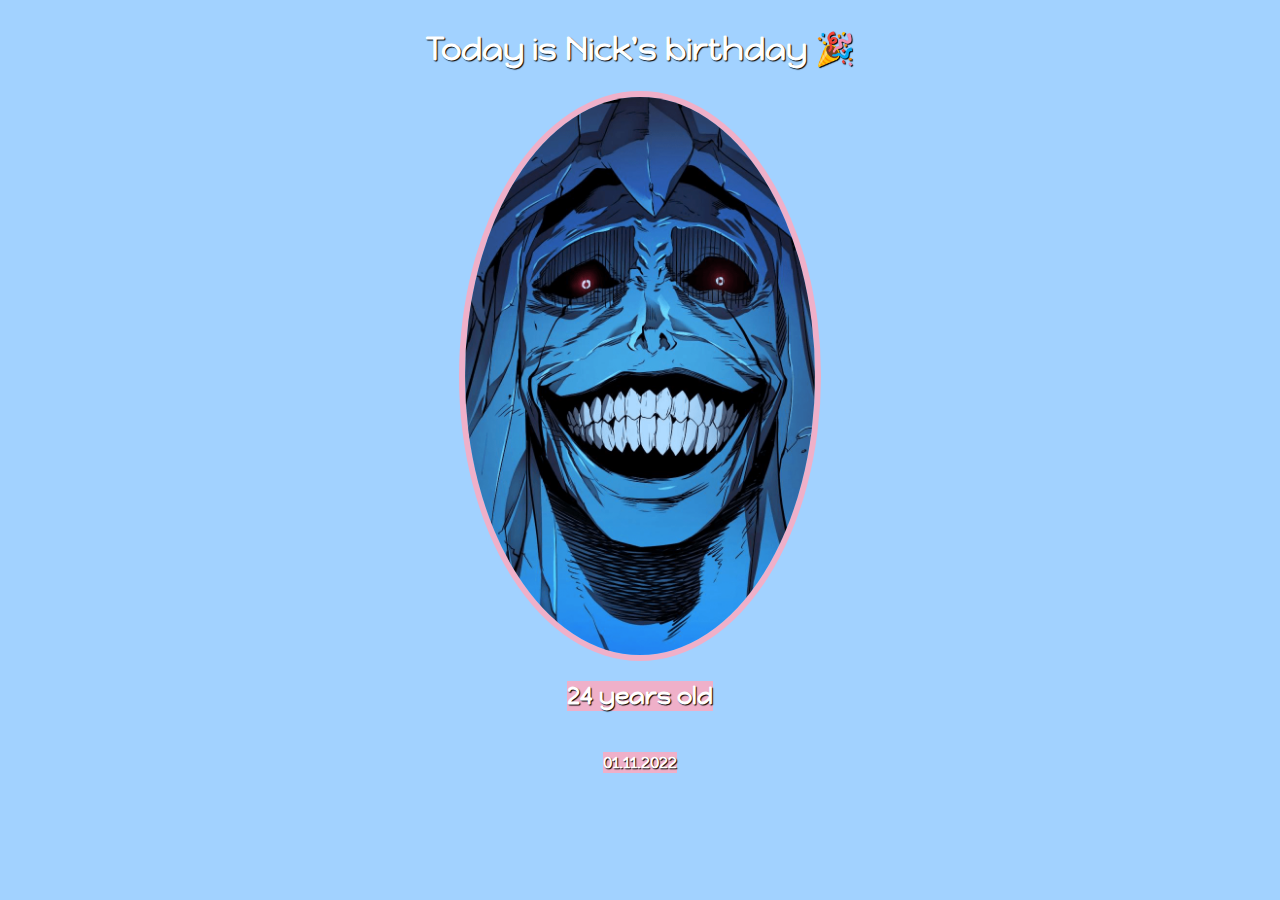
==== Project1/index.html @ cdc9dc8f "Learning Html, Css" ====
<html>

<head>
    <link rel="stylesheet" href="styles.css">
    <link rel="preconnect" href="https://fonts.googleapis.com">
    <link rel="preconnect" href="https://fonts.gstatic.com" crossorigin>
    <link href="https://fonts.googleapis.com/css2?family=Happy+Monkey&display=swap" rel="stylesheet">
</head>

<body>
    <div id="header">
        <h1>Today is Nick's birthday 🎉</h1>
        <img id="nickImage" src="nick.jpg">
        <h2>24 years old</h2>
        <h4>01.11.2022</h4>
    </div>
</body>

</html>
---- Project1/styles.css ----
body {
    text-align: center;
    color: #ffff;
    font-family: "Happy Monkey", serif;
    background-color: #a2d2ff;
}

#nickImage {
    width: 350;
    border-radius: 50%;
    border: 6px solid #EFB0C9;
}

h1,
h2,
h3,
h4,
p {
    text-shadow: 1px 1px 1px black;
}

h2,
h4 {
    background: #EFB0C9;
}

#header {
    display: flex;
    flex-direction: column;
    justify-content: start;
    align-items: center;
}
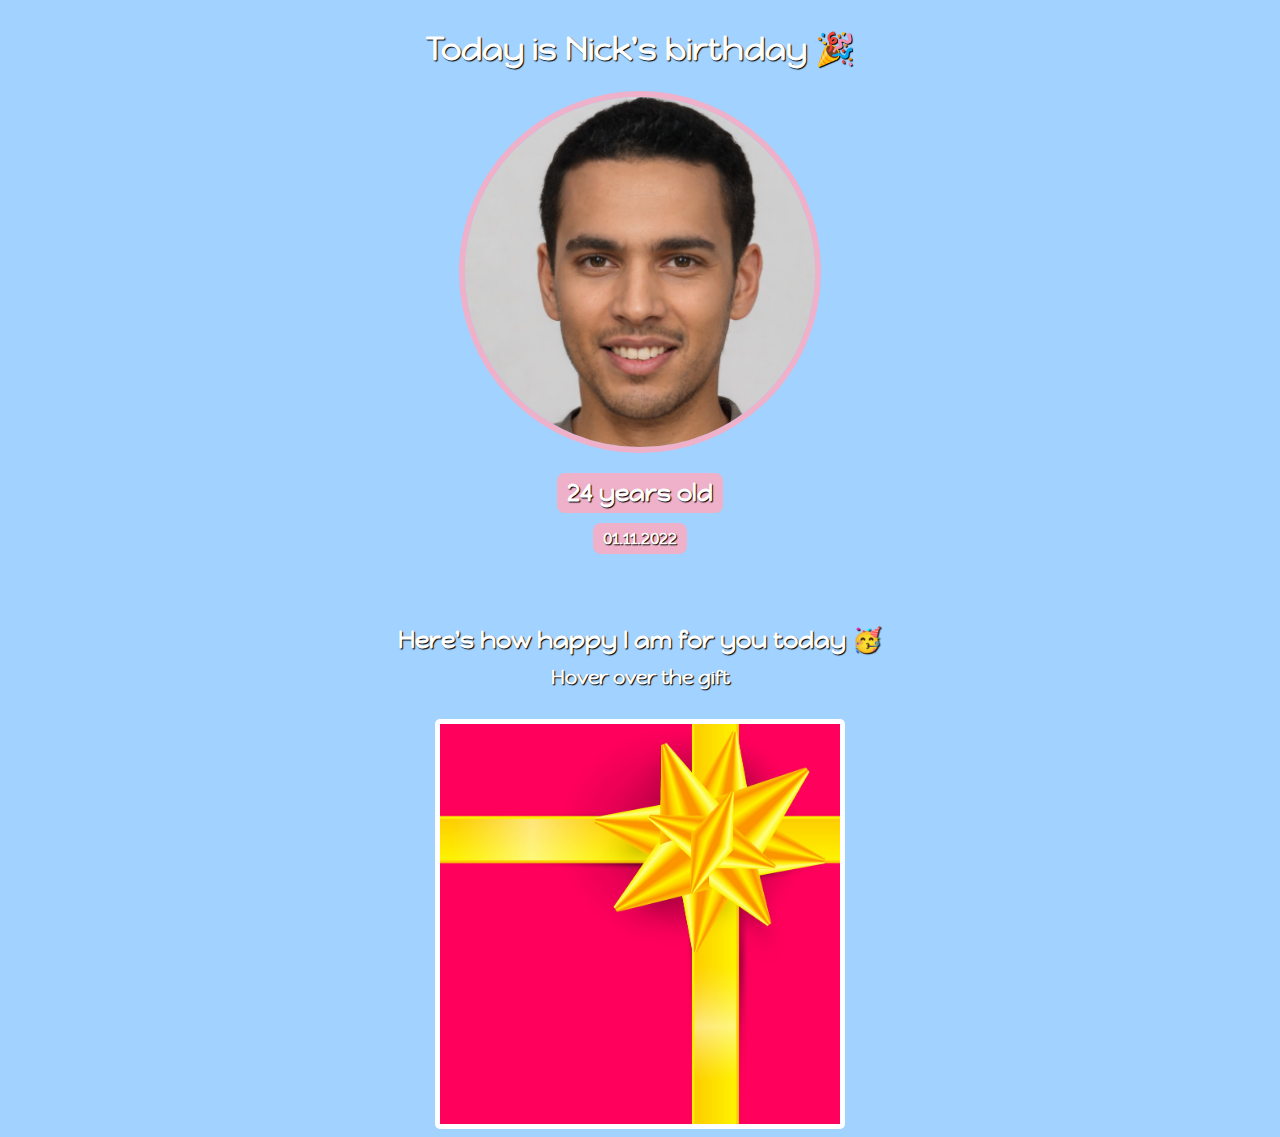
==== commit d23e8c45: "Building gif card website" ====
--- a/Project1/index.html
+++ b/Project1/index.html
@@ -11,8 +11,16 @@
     <div id="header">
         <h1>Today is Nick's birthday 🎉</h1>
         <img id="nickImage" src="nick.jpg">
-        <h2>24 years old</h2>
-        <h4>01.11.2022</h4>
+        <h2 id="bday-age">24 years old</h2>
+        <h4 id="bday-date">01.11.2022</h4>
+    </div>
+    <div class="gift-section">
+        <h2 class="gift-title"> Here's how happy I am for you today 🥳 </h2>
+        <h3 class="gift-hint"> Hover over the gift </h3>
+        <div class="gift-img">
+
+        </div>
+
     </div>
 </body>
 
--- a/Project1/styles.css
+++ b/Project1/styles.css
@@ -19,14 +19,52 @@
     text-shadow: 1px 1px 1px black;
 }
 
-h2,
-h4 {
+#bday-age,
+#bday-date {
     background: #EFB0C9;
+    padding: 5px 10px;
+    border-radius: 8px;
 }
+
+#bday-age {
+    margin-bottom: 5px;
+}
+
+#bday-date {
+    margin-top: 5px;
+}
+
 
 #header {
     display: flex;
     flex-direction: column;
     justify-content: start;
     align-items: center;
+}
+
+.gift-section {
+    margin-top: 50px;
+}
+
+.gift-title {
+    margin-bottom: 10px;
+}
+
+.gift-hint {
+    margin: 0px;
+}
+
+.gift-img {
+    width: 400px;
+    height: 400px;
+    background-image: url("gift-cover.jpg");
+    background-size: cover;
+    border: 5px solid white;
+    border-radius: 5px;
+    margin: 30px auto 0px auto;
+
+}
+
+.gift-img:hover {
+    background-image: url("https://media3.giphy.com/media/v1.Y2lkPTc5MGI3NjExZGNxNmY1aWhydGpqazRwYW5vbmhwb2V6eGVpcm1zZXJ4NTAxNm8xYiZlcD12MV9pbnRlcm5hbF9naWZfYnlfaWQmY3Q9Zw/SwIMZUJE3ZPpHAfTC4/giphy.gif");
 }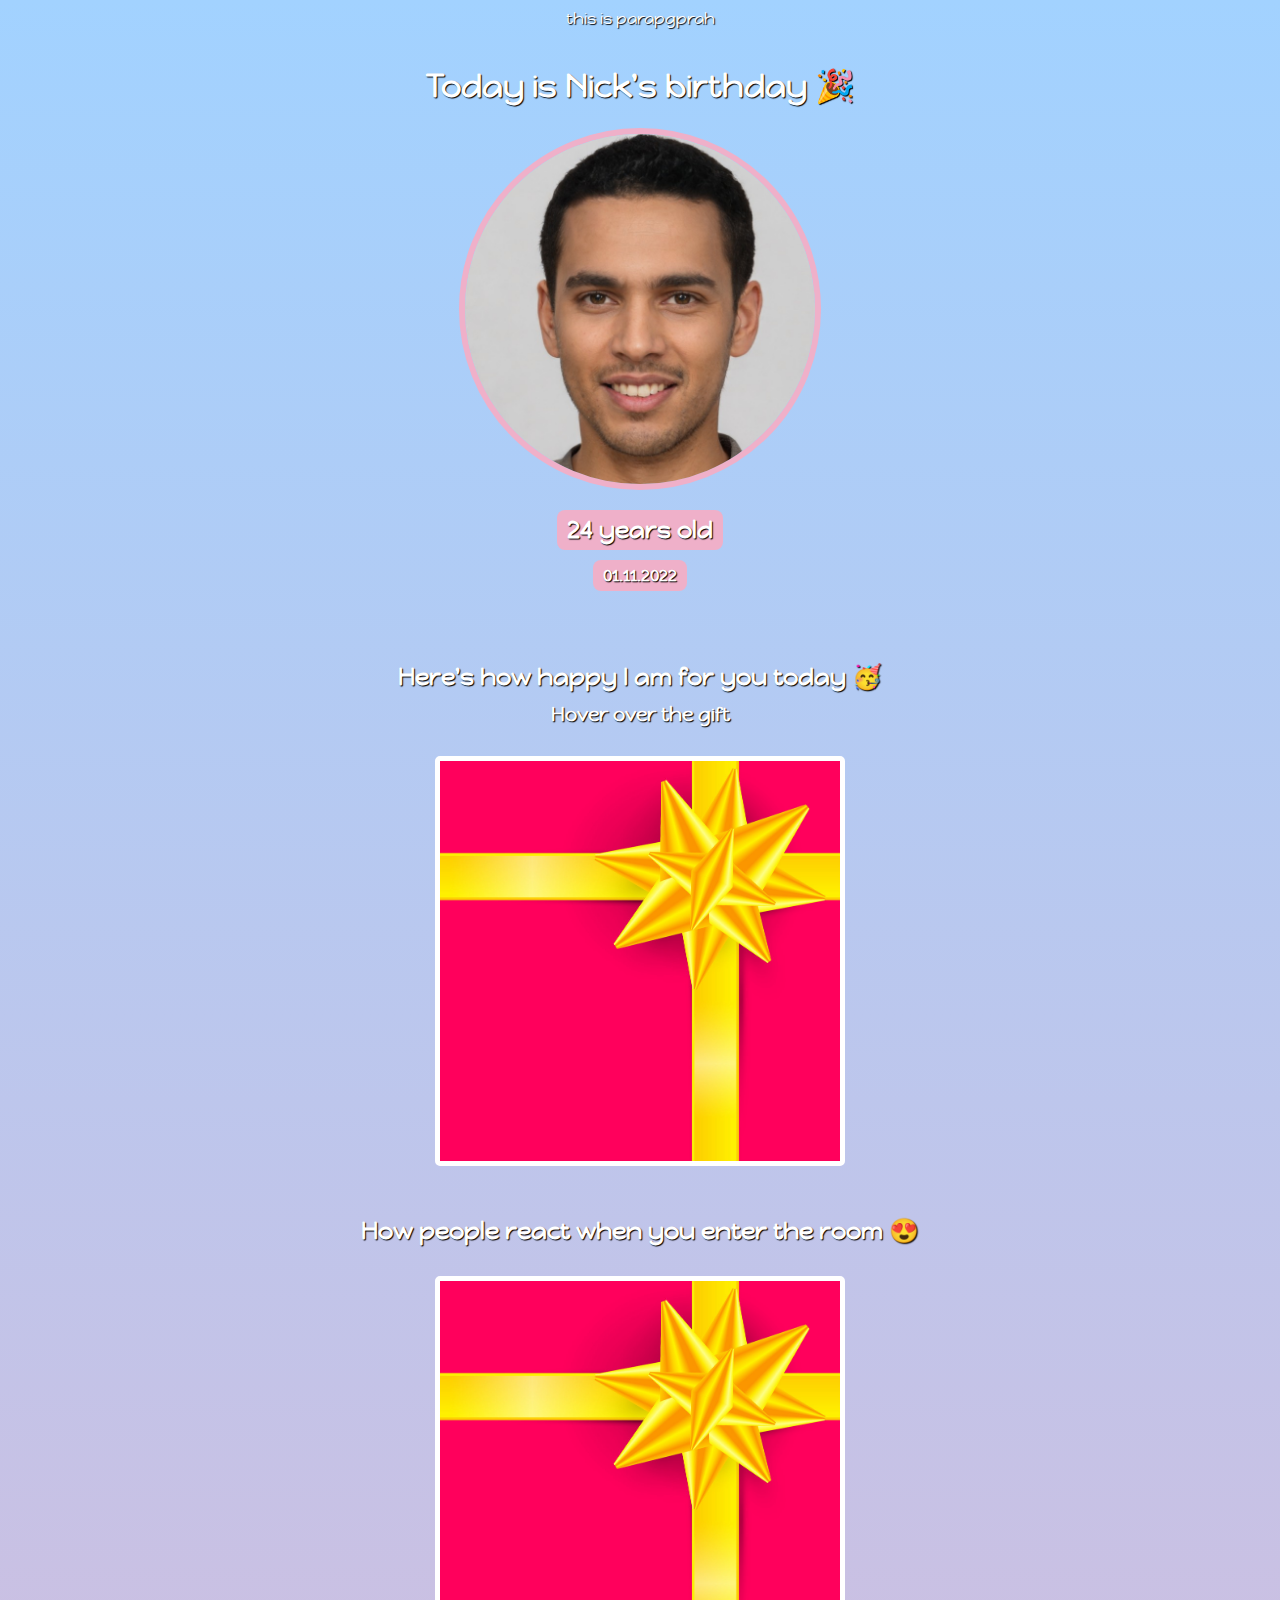
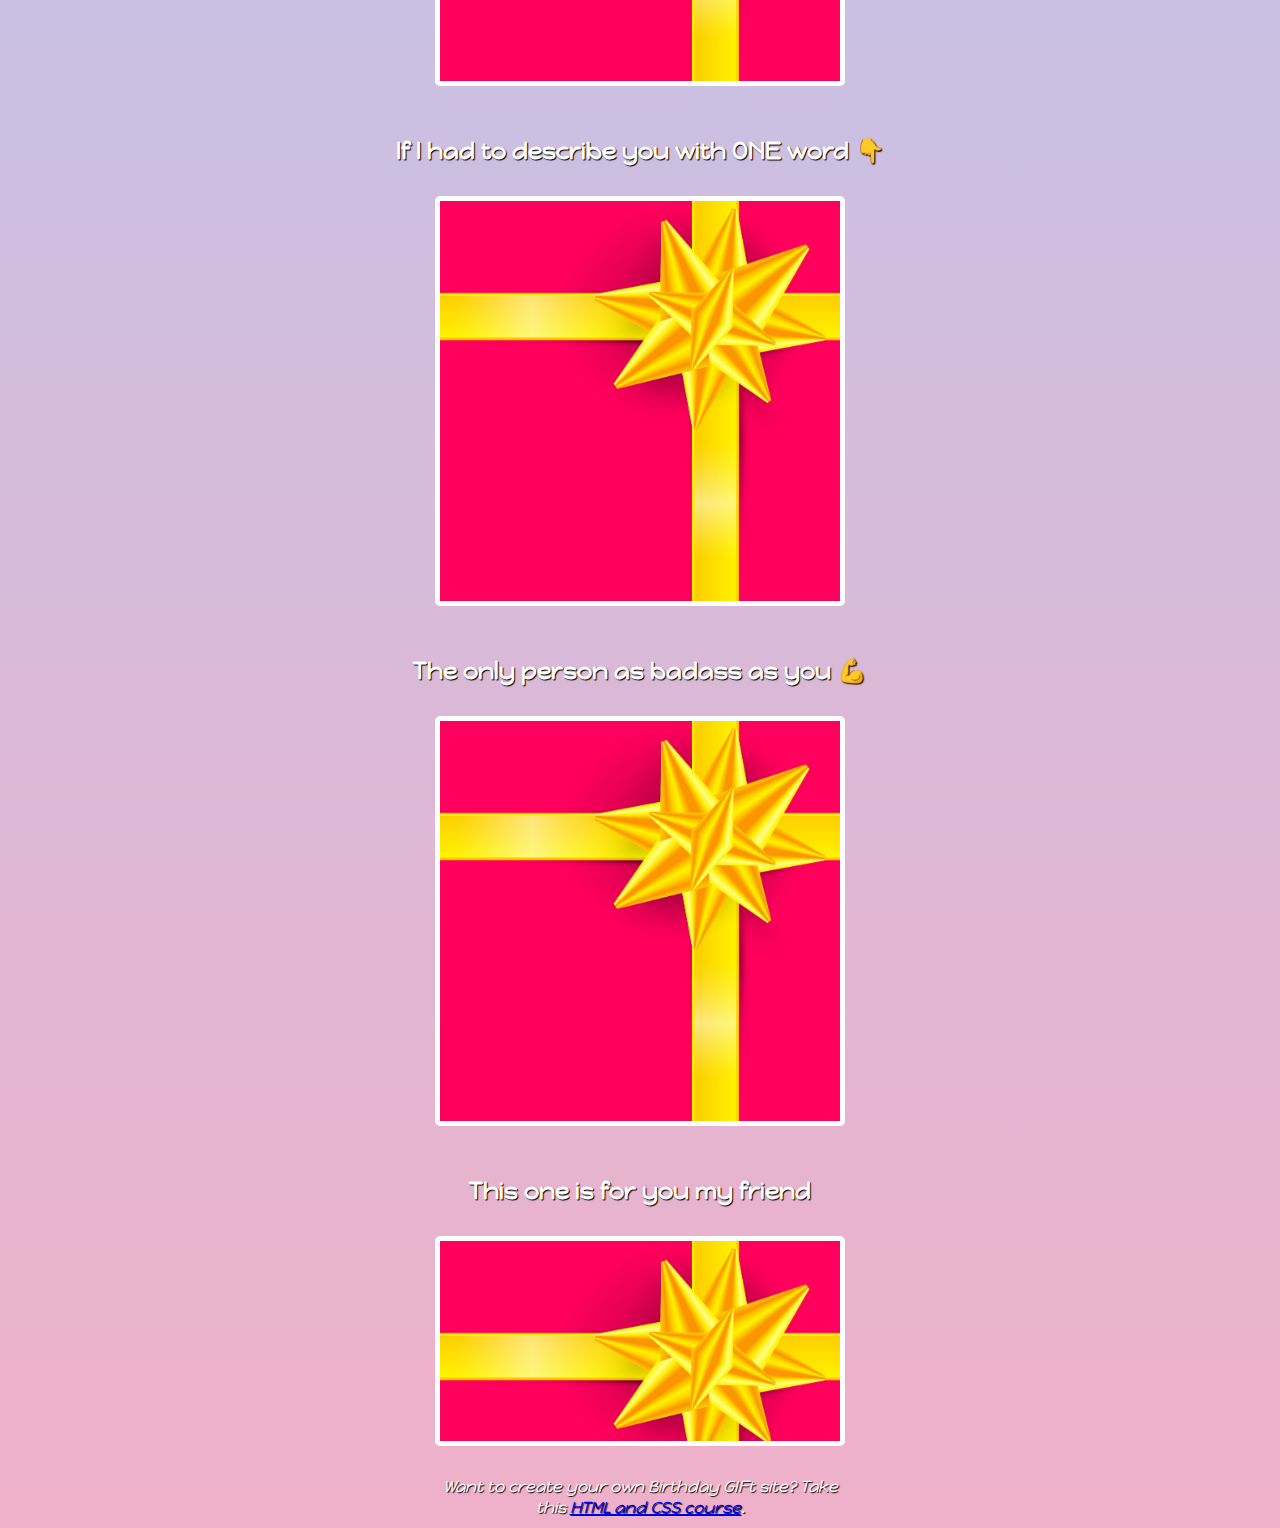
==== commit efa0e244: "Finish Project" ====
--- a/Project1/index.html
+++ b/Project1/index.html
@@ -8,6 +8,7 @@
 </head>
 
 <body>
+    <p> this is parapgprah </p>
     <div id="header">
         <h1>Today is Nick's birthday 🎉</h1>
         <img id="nickImage" src="nick.jpg">
@@ -17,10 +18,40 @@
     <div class="gift-section">
         <h2 class="gift-title"> Here's how happy I am for you today 🥳 </h2>
         <h3 class="gift-hint"> Hover over the gift </h3>
-        <div class="gift-img">
+        <div class="gift-img" id="happy-gif">
+        </div>
+    </div>
 
+    <div class="gift-section">
+        <h2 class="gift-title"> How people react when you enter the room 😍 </h2>
+        <div class="gift-img" id="hot-gif">
         </div>
+    </div>
 
+    <div class="gift-section">
+        <h2 class="gift-title"> If I had to describe you with ONE word 👇 </h2>
+        <div class="gift-img" id="genius-gif">
+        </div>
+    </div>
+
+    <div class="gift-section">
+        <h2 class="gift-title"> The only person as badass as you 💪 </h2>
+        <div class="gift-img" id="badass-gif">
+        </div>
+    </div>
+
+    <div class="gift-section">
+        <h2 class="gift-title"> This one is for you my friend </h2>
+        <div class="gift-img" id="cheers-gif">
+        </div>
+    </div>
+
+
+    <div id="footer">
+        <p id="footer">Want to create your own Birthday GIFt site? Take this <a
+                href="https://scrimba.com/learn-html-and-css-c0p" target="_blank">HTML and
+                CSS course</a>.
+        </p>
     </div>
 </body>
 
--- a/Project1/styles.css
+++ b/Project1/styles.css
@@ -2,7 +2,7 @@
     text-align: center;
     color: #ffff;
     font-family: "Happy Monkey", serif;
-    background-color: #a2d2ff;
+    background: linear-gradient(#a2d2ff, #EFB0C9);
 }
 
 #nickImage {
@@ -65,6 +65,33 @@
 
 }
 
-.gift-img:hover {
+#happy-gif:hover {
     background-image: url("https://media3.giphy.com/media/v1.Y2lkPTc5MGI3NjExZGNxNmY1aWhydGpqazRwYW5vbmhwb2V6eGVpcm1zZXJ4NTAxNm8xYiZlcD12MV9pbnRlcm5hbF9naWZfYnlfaWQmY3Q9Zw/SwIMZUJE3ZPpHAfTC4/giphy.gif");
+    background-size: cover;
+}
+
+#hot-gif:hover {
+    background-image: url("https://media2.giphy.com/media/v1.Y2lkPTc5MGI3NjExc2tybGd4N3Juc3l2MjF6dmM3NXYwaHJoNTZ4NjVmdXNnbzE3NHQxdyZlcD12MV9pbnRlcm5hbF9naWZfYnlfaWQmY3Q9Zw/wrBURfbZmqqXu/giphy.gif");
+}
+
+#genius-gif:hover {
+    background-image: url("https://media4.giphy.com/media/v1.Y2lkPTc5MGI3NjExMjliZmFjcjBicXhmZzh6bnN4a3VuMnBlMnAxNjU5OWhkeHE1NmNzMiZlcD12MV9pbnRlcm5hbF9naWZfYnlfaWQmY3Q9Zw/3o85xr9ZKY1wbbJXDW/giphy.gif");
+}
+
+#badass-gif:hover {
+    background-image: url("https://media2.giphy.com/media/v1.Y2lkPTc5MGI3NjExeWc5dHQ1NjZyN2JtbHEwMm5lcnExdXUzM2dpMmtseHo4Zmc5NTlycSZlcD12MV9pbnRlcm5hbF9naWZfYnlfaWQmY3Q9Zw/SuyGAdUVE33noUltAs/giphy.gif");
+}
+
+#cheers-gif {
+    height: 200px;
+}
+
+#cheers-gif:hover {
+    background-image: url("https://media1.giphy.com/media/v1.Y2lkPTc5MGI3NjExb3A4cjR3YzhrY2NwM2RpMDFseDN6Y3ZvenQydXR2Nnk1eDh1cmIxbyZlcD12MV9pbnRlcm5hbF9naWZfYnlfaWQmY3Q9Zw/g9582DNuQppxC/giphy.gif");
+}
+
+#footer {
+    margin: 30px auto 10px auto;
+    width: 400px;
+    font-style: italic;
 }